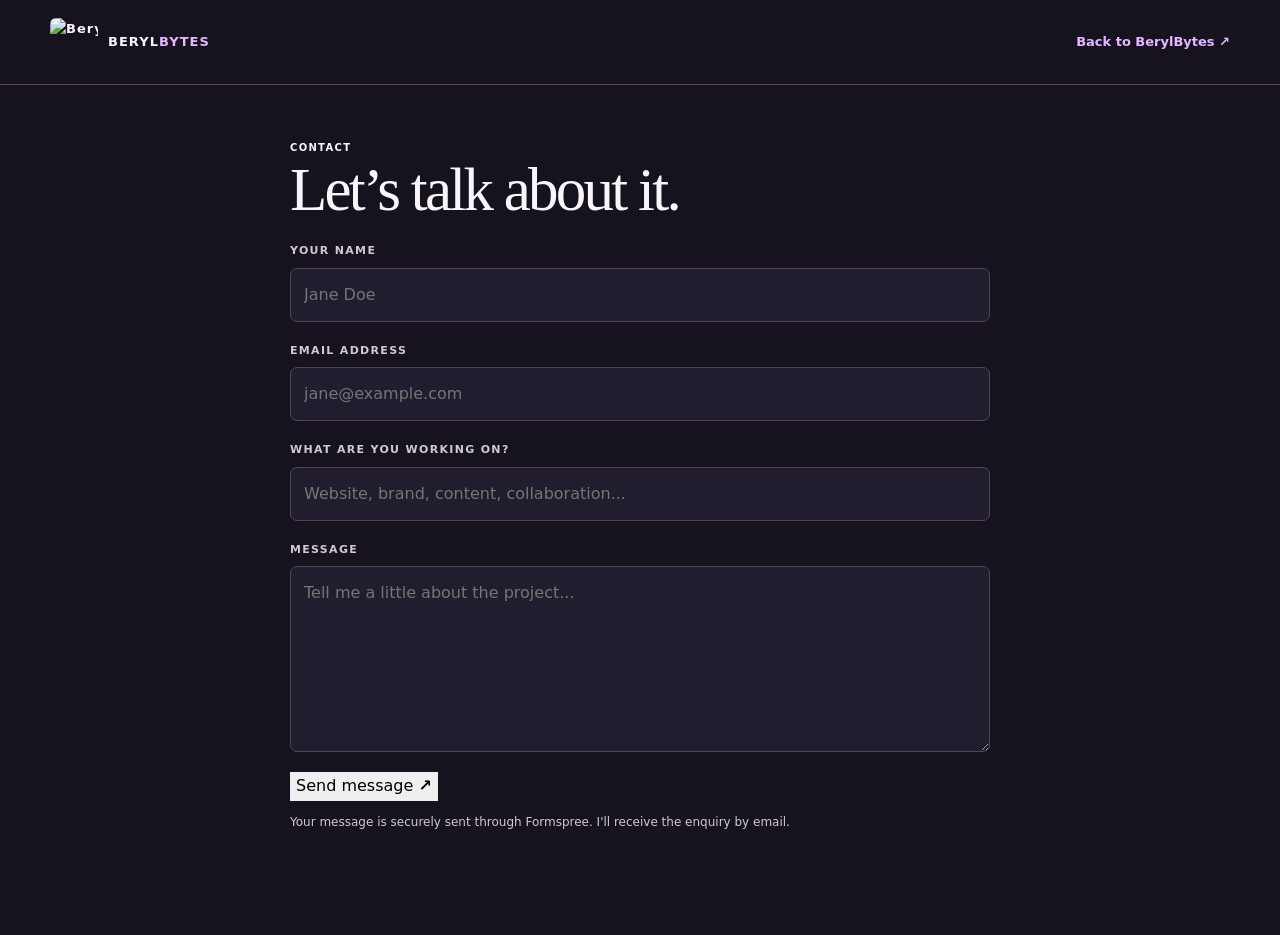
==== contact.html @ 8b9df48c "Prepare approved editorial redesign" ====
<!doctype html><html lang="en" data-theme="dark"><head><meta charset="utf-8"><meta name="viewport" content="width=device-width,initial-scale=1"><title>Contact | BerylBytes</title><link rel="stylesheet" href="editorial.css"><style>.form-wrap{max-width:700px;padding:55px 0 90px}.contact-form label{display:block;margin:20px 0}.contact-form label span{display:block;color:var(--muted);font-size:11px;font-weight:800;letter-spacing:.12em;margin-bottom:7px}.contact-form input:not([type=hidden]),.contact-form textarea{display:block;width:100%;padding:13px;border:1px solid var(--line);border-radius:7px;background:var(--surface);color:var(--ink);font:inherit}.contact-form button{border:0;cursor:pointer}.form-note{color:var(--muted);font-size:12px}</style></head><body><header class="header"><div class="wrap header-inner"><a class="brand" href="index.html"><img src="images/logo.png" alt="BerylBytes logo"><span>BERYL<em>BYTES</em></span></a><a class="link-arrow" style="margin-left:auto" href="index.html#contact">Back to BerylBytes ↗</a></div></header><main class="wrap form-wrap"><div class="eyebrow">CONTACT</div><h1 class="section-title">Let’s talk about it.</h1><form
          class="contact-form"
          action="https://formspree.io/f/xrpzyzkk"
          method="POST"
        >

          <input
            type="hidden"
            name="_subject"
            value="New BerylBytes portfolio enquiry"
          />


          <label>

            <span>YOUR NAME</span>

            <input
              type="text"
              name="name"
              placeholder="Jane Doe"
              required
            />

          </label>


          <label>

            <span>EMAIL ADDRESS</span>

            <input
              type="email"
              name="email"
              placeholder="jane@example.com"
              required
            />

          </label>


          <label>

            <span>WHAT ARE YOU WORKING ON?</span>

            <input
              type="text"
              name="project"
              placeholder="Website, brand, content, collaboration..."
              required
            />

          </label>


          <label>

            <span>MESSAGE</span>

            <textarea
              name="message"
              rows="6"
              placeholder="Tell me a little about the project..."
              required
            ></textarea>

          </label>


          <button
            type="submit"
            class="btn btn-primary submit-btn"
          >
            Send message
            <b>↗</b>
          </button>


          <p class="form-note">
            Your message is securely sent through Formspree.
            I'll receive the enquiry by email.
          </p>

        </form></main></body></html>
---- editorial.css ----
/* aura:start */
:root{--aura-page:#faefe8;--aura-card:#fff;--aura-ink:#0c1a22;--aura-muted:#394750;--aura-faint:#637078;--aura-line:#d9d4d1;--aura-accent:#7b4dfd;--aura-accent-text:#6a49d3;--aura-accent-soft:#dddbff;--aura-link:#5a41b1;--aura-success:#477900;--aura-error:#c20d3f;--bg:#16131f;--surface:#221d2e;--surface-alt:#292237;--ink:#f9f5f9;--muted:#d2c7d4;--line:#51435b;--mint:#e3b8ff;--purple:#ddb9ff;--peach:#ffb2a7;--gold:#f7d48b;--blue:#b4c5ff;--button-text:#24132d;--banner:#463352;--banner-text:#fff4ff}
html[data-theme="light"]{--bg:#fbf7f9;--surface:#fff;--surface-alt:#f1e8f2;--ink:#271d31;--muted:#625568;--line:#dbcedd;--mint:#6c3c91;--purple:#694496;--peach:#a14439;--gold:#78590e;--blue:#40578f;--button-text:#fff;--banner:#eee0f1;--banner-text:#52315e}/* aura:end */
*{box-sizing:border-box}html{scroll-behavior:auto}body{margin:0;color:var(--ink);background:var(--bg);font:16px/1.65 system-ui,-apple-system,BlinkMacSystemFont,'Segoe UI',sans-serif}a{color:inherit;text-decoration:none}button{font:inherit}a:focus-visible,button:focus-visible{outline:3px solid var(--purple);outline-offset:4px}.skip{position:absolute;left:-9999px;top:0;padding:10px;background:var(--surface);z-index:3}.skip:focus{left:10px}.preview{background:var(--banner);color:var(--banner-text);font-size:11px;text-align:center;padding:7px 14px}.wrap{width:min(1180px,calc(100% - 64px));margin:auto}.header{border-bottom:1px solid var(--line)}.header-inner{display:flex;align-items:center;min-height:84px;gap:30px}.brand{display:flex;align-items:center;gap:10px;font-size:13px;font-weight:800;letter-spacing:.08em;white-space:nowrap}.brand img{display:block;width:48px;height:48px;object-fit:cover;border-radius:6px}.brand em{color:var(--mint);font-style:normal}.nav{margin-left:auto;display:flex;gap:26px;align-items:center;font-size:12px;font-weight:700;color:var(--muted)}.nav a:hover,.footer a:hover{color:var(--mint)}.toggle{background:var(--surface);color:var(--ink);border:1px solid var(--line);border-radius:50px;padding:9px 14px;font-size:12px;font-weight:700;cursor:pointer;white-space:nowrap}.toggle .icon{color:var(--gold);margin-right:5px}
/* A wide editorial introduction, followed by a compact index */
.hero{padding:74px 0 0}.hero-top{display:flex;justify-content:space-between;gap:20px;align-items:center;border-bottom:1px solid var(--line);padding-bottom:18px}.micro,.section-no,.eyebrow{font-size:10px;font-weight:800;letter-spacing:.13em;text-transform:uppercase}.micro{color:var(--muted)}.hero-top .micro:last-child{color:var(--peach)}.hero-body{display:grid;grid-template-columns:minmax(0,1.6fr) minmax(230px,.55fr);gap:55px;align-items:end;padding:66px 0 60px}.hero h1,.section-title,.contact h2{font-family:Georgia,'Times New Roman',serif;font-weight:400;letter-spacing:-.045em}.hero h1{font-size:clamp(58px,7.7vw,100px);line-height:.99;margin:0;max-width:820px}.hero h1 span{color:var(--mint)}.hero-side{border-left:2px solid var(--peach);padding-left:22px}.hero-side p{font-size:15px;line-height:1.75;color:var(--muted);margin:0 0 25px}.link-arrow{display:inline-block;color:var(--mint);font-size:13px;font-weight:800}.hero-index{border:1px solid var(--line);background:var(--surface);display:grid;grid-template-columns:repeat(4,1fr);border-radius:10px;overflow:hidden}.index-item{padding:22px;border-right:1px solid var(--line);display:flex;align-items:center;justify-content:space-between;gap:8px;font-size:13px;font-weight:750}.index-item:last-child{border-right:0}.index-item small{font-size:10px;color:var(--muted)}.index-item:nth-child(1) strong{color:var(--purple)}.index-item:nth-child(2) strong{color:var(--peach)}.index-item:nth-child(3) strong{color:var(--gold)}.index-item:nth-child(4) strong{color:var(--blue)}
.section{padding:100px 0;border-bottom:1px solid var(--line)}.section-lead{display:grid;grid-template-columns:180px minmax(0,1fr);gap:30px}.section-no{color:var(--peach);padding-top:10px}.section-title{font-size:clamp(40px,5vw,61px);line-height:1.08;margin:0}.intro-copy{color:var(--muted);max-width:650px;font-size:15px;line-height:1.8}.intro-copy p{margin:0 0 17px}.intro-copy strong{color:var(--ink)}.about-body{display:grid;grid-template-columns:1fr 1fr;gap:45px;margin-top:34px}.about-cards{margin-top:35px;display:grid;grid-template-columns:repeat(4,1fr);border-top:1px solid var(--line)}.about-cards article{padding:23px 19px 0 0}.about-cards small{color:var(--purple);font-size:10px;font-weight:800}.about-cards h3{font-size:14px;margin:11px 0 8px;line-height:1.35}.about-cards p{color:var(--muted);font-size:12px;line-height:1.6;margin:0}
.work-head{display:flex;justify-content:space-between;align-items:end;gap:30px;margin-bottom:38px}.work-head .section-title{max-width:650px}.work-head .intro-copy{max-width:280px;margin:0}.project{display:grid;grid-template-columns:1.1fr .9fr;background:var(--surface);border:1px solid var(--line);border-radius:12px;overflow:hidden;margin-top:16px}.project.reverse{grid-template-columns:.9fr 1.1fr}.project.reverse .project-visual{order:2}.project-visual{min-height:310px;background:#f2dfed;overflow:hidden}.project-visual img{display:block;width:100%;height:100%;min-height:310px;object-fit:cover;object-position:top left}.pharmacy{display:flex;flex-direction:column;justify-content:space-between;padding:30px;color:#49304e;min-height:310px}.pharmacy strong{font:400 clamp(42px,4vw,64px)/.98 Georgia,'Times New Roman',serif;letter-spacing:-.05em}.pharmacy small{font-size:10px;font-weight:800;letter-spacing:.13em}.project-copy{padding:34px;display:flex;flex-direction:column;align-items:flex-start}.project-meta{display:flex;justify-content:space-between;width:100%;gap:10px;color:var(--muted);font-size:10px;letter-spacing:.1em;font-weight:800}.project-name{font-size:10px;letter-spacing:.12em;font-weight:800;color:var(--purple);margin-top:37px}.project-copy h3{font:400 clamp(27px,3vw,37px)/1.13 Georgia,'Times New Roman',serif;letter-spacing:-.035em;margin:10px 0}.project-copy p{color:var(--muted);font-size:13px;line-height:1.7;margin:0 0 16px}.project-tags{color:var(--muted);font-size:11px;margin:0 0 22px}.project-copy .link-arrow{margin-top:auto}
.capabilities-body{margin-top:38px;display:grid;grid-template-columns:1.1fr .9fr;gap:36px}.cap-list{border-top:1px solid var(--line)}.cap-row{display:grid;grid-template-columns:30px minmax(140px,1fr) 1.1fr;gap:15px;align-items:baseline;border-bottom:1px solid var(--line);padding:16px 0}.cap-row .num{font-size:10px;font-weight:800;color:var(--purple)}.cap-row strong{font-size:13px}.cap-row p{font-size:12px;color:var(--muted);margin:0}.credential{background:var(--surface-alt);border:1px solid var(--line);border-radius:12px;padding:28px;display:flex;flex-direction:column;align-items:flex-start}.credential img{width:104px;height:104px;object-fit:contain;border-radius:9px;margin-bottom:24px}.credential .eyebrow{color:var(--peach)}.credential h3{font:400 28px/1.15 Georgia,'Times New Roman',serif;letter-spacing:-.03em;margin:12px 0}.credential p{font-size:13px;color:var(--muted);margin:0;max-width:340px}.credential .badge-caption{font-size:11px;margin-top:15px}
.contact{padding:100px 0}.contact-panel{display:grid;grid-template-columns:1.15fr .85fr;gap:50px;align-items:stretch;background:var(--surface-alt);border:1px solid var(--line);border-radius:12px;padding:clamp(26px,5vw,54px)}.contact .eyebrow{color:var(--peach)}.contact h2{font-size:clamp(45px,5.5vw,68px);line-height:1.03;margin:17px 0}.contact-intro p{color:var(--muted);font-size:15px;max-width:470px;margin:0;line-height:1.8}.contact-note{border-top:1px solid var(--line);margin-top:35px;padding-top:15px;color:var(--muted);font-size:10px;font-weight:800;letter-spacing:.12em}.contact-details{background:var(--surface);border:1px solid var(--line);border-radius:10px;padding:24px}.detail{border-bottom:1px solid var(--line);padding:13px 0}.detail:first-child{padding-top:0}.detail-label{display:block;color:var(--muted);font-size:10px;font-weight:800;letter-spacing:.12em;margin-bottom:4px}.detail-value{font-size:14px;font-weight:650;overflow-wrap:anywhere}.email-link:hover,.github-link:hover{color:var(--mint)}.email-button{display:flex;justify-content:space-between;align-items:center;background:var(--mint);color:var(--button-text);border-radius:7px;padding:13px 15px;font-size:13px;font-weight:800;margin-top:22px}.github-link{display:block;color:var(--muted);font-size:12px;font-weight:700;text-align:center;margin-top:14px}.footer{border-top:1px solid var(--line);padding:25px 0;color:var(--muted);font-size:12px}.footer-inner{display:flex;justify-content:space-between;gap:20px}.footer-links{display:flex;gap:22px}
@media(max-width:760px){.wrap{width:calc(100% - 40px)}.header-inner{min-height:70px;flex-wrap:wrap;gap:12px;padding:12px 0}.brand img{width:42px;height:42px}.toggle{margin-left:auto}.nav{order:3;margin:0;width:100%;justify-content:space-between;gap:8px}.hero{padding-top:48px}.hero-body{grid-template-columns:1fr;gap:28px;padding:45px 0}.hero h1{font-size:clamp(50px,11vw,74px)}.hero-side{max-width:500px}.hero-index{grid-template-columns:1fr 1fr}.index-item:nth-child(2){border-right:0}.index-item:nth-child(-n+2){border-bottom:1px solid var(--line)}.index-item{padding:17px}.section{padding:68px 0}.section-lead{grid-template-columns:1fr;gap:14px}.about-body{grid-template-columns:1fr;gap:10px;margin-top:25px}.about-cards{grid-template-columns:1fr 1fr;gap:0 18px}.about-cards article{padding:19px 0 0}.work-head{display:block}.work-head .intro-copy{margin-top:14px}.project,.project.reverse{grid-template-columns:1fr}.project.reverse .project-visual{order:0}.project-visual,.project-visual img,.pharmacy{min-height:220px;height:220px}.project-copy{padding:24px;min-height:265px}.project-name{margin-top:25px}.capabilities-body{grid-template-columns:1fr;gap:22px;margin-top:25px}.cap-row{grid-template-columns:25px minmax(115px,1fr) 1.05fr;gap:10px}.contact{padding:65px 0}.contact-panel{grid-template-columns:1fr;gap:25px}.footer-inner{flex-direction:column}}
@media(max-width:350px){.hero h1{font-size:46px}.cap-row{grid-template-columns:24px 1fr}.cap-row p{grid-column:2}.about-cards{grid-template-columns:1fr}}
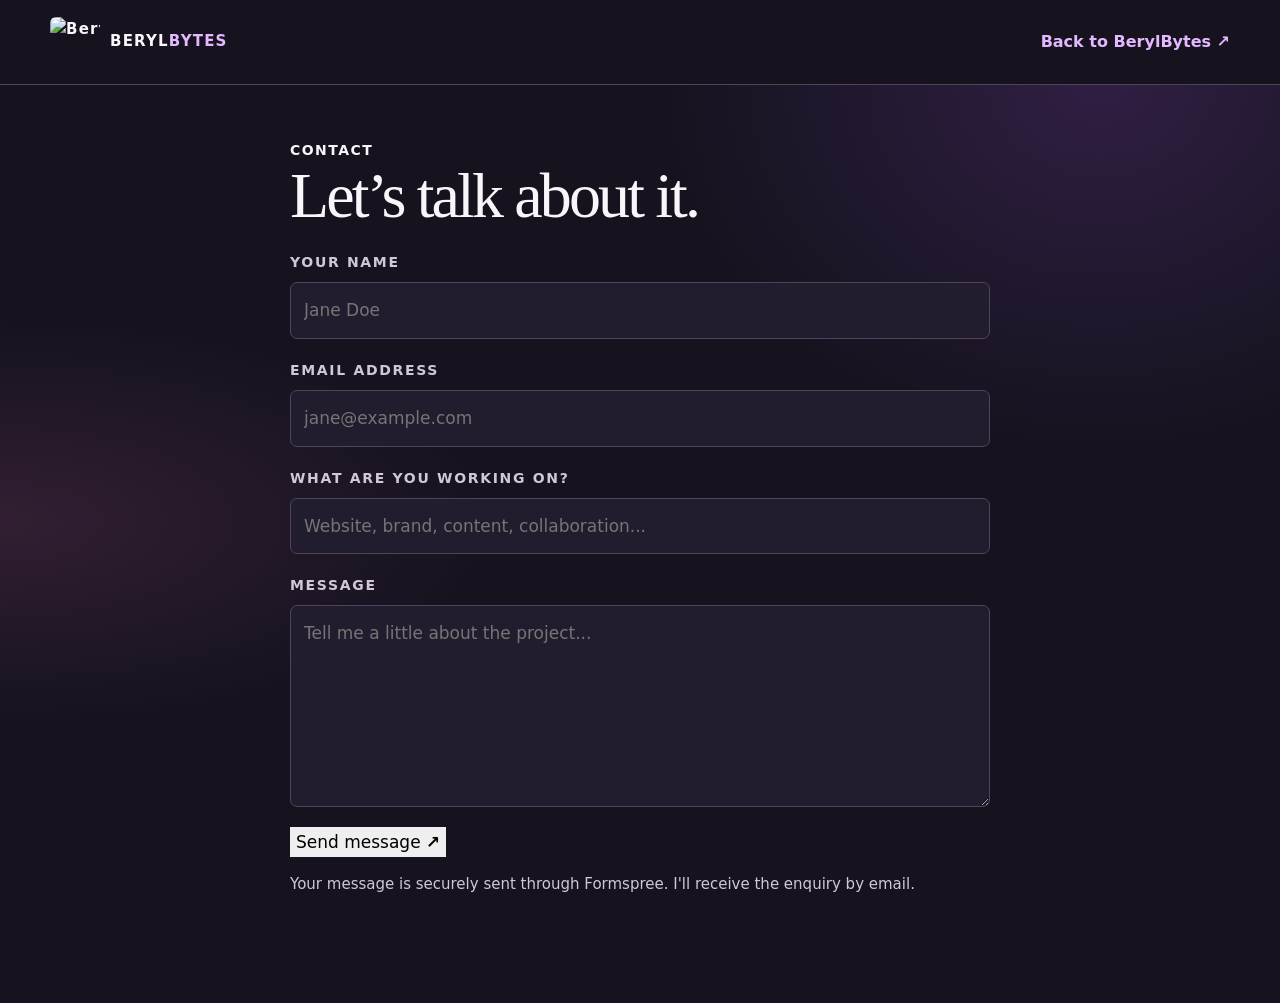
==== commit d54a77a8: "Improve readability and gradient design: contact.html" ====
--- a/contact.html
+++ b/contact.html
@@ -1,4 +1,4 @@
-<!doctype html><html lang="en" data-theme="dark"><head><meta charset="utf-8"><meta name="viewport" content="width=device-width,initial-scale=1"><title>Contact | BerylBytes</title><link rel="stylesheet" href="editorial.css"><style>.form-wrap{max-width:700px;padding:55px 0 90px}.contact-form label{display:block;margin:20px 0}.contact-form label span{display:block;color:var(--muted);font-size:11px;font-weight:800;letter-spacing:.12em;margin-bottom:7px}.contact-form input:not([type=hidden]),.contact-form textarea{display:block;width:100%;padding:13px;border:1px solid var(--line);border-radius:7px;background:var(--surface);color:var(--ink);font:inherit}.contact-form button{border:0;cursor:pointer}.form-note{color:var(--muted);font-size:12px}</style></head><body><header class="header"><div class="wrap header-inner"><a class="brand" href="index.html"><img src="images/logo.png" alt="BerylBytes logo"><span>BERYL<em>BYTES</em></span></a><a class="link-arrow" style="margin-left:auto" href="index.html#contact">Back to BerylBytes ↗</a></div></header><main class="wrap form-wrap"><div class="eyebrow">CONTACT</div><h1 class="section-title">Let’s talk about it.</h1><form
+<!doctype html><html lang="en" data-theme="dark"><head><meta charset="utf-8"><meta name="viewport" content="width=device-width,initial-scale=1"><title>Contact | BerylBytes</title><link rel="stylesheet" href="editorial.css"><link rel="stylesheet" href="visual-refresh.css"><style>.form-wrap{max-width:700px;padding:55px 0 90px}.contact-form label{display:block;margin:20px 0}.contact-form label span{display:block;color:var(--muted);font-size:11px;font-weight:800;letter-spacing:.12em;margin-bottom:7px}.contact-form input:not([type=hidden]),.contact-form textarea{display:block;width:100%;padding:13px;border:1px solid var(--line);border-radius:7px;background:var(--surface);color:var(--ink);font:inherit}.contact-form button{border:0;cursor:pointer}.form-note{color:var(--muted);font-size:12px}</style></head><body><header class="header"><div class="wrap header-inner"><a class="brand" href="index.html"><img src="images/logo.png" alt="BerylBytes logo"><span>BERYL<em>BYTES</em></span></a><a class="link-arrow" style="margin-left:auto" href="index.html#contact">Back to BerylBytes ↗</a></div></header><main class="wrap form-wrap"><div class="eyebrow">CONTACT</div><h1 class="section-title">Let’s talk about it.</h1><form
           class="contact-form"
           action="https://formspree.io/f/xrpzyzkk"
           method="POST"
--- a/visual-refresh.css
+++ b/visual-refresh.css
@@ -0,0 +1,18 @@
+/* BerylBytes: a readable, static purple-to-pink editorial refresh. */
+:root{--glow-a:rgba(139,72,197,.22);--glow-b:rgba(218,99,166,.14);--grid:rgba(221,185,255,.045);--card-glow:rgba(177,103,210,.09);--shadow:0 20px 60px rgba(0,0,0,.17)}
+html[data-theme="light"]{--glow-a:rgba(168,102,206,.14);--glow-b:rgba(247,151,169,.13);--grid:rgba(103,57,130,.055);--card-glow:rgba(176,119,207,.09);--shadow:0 18px 55px rgba(84,49,91,.09)}
+body{font-size:17px;line-height:1.7;background:radial-gradient(ellipse at 86% 8%,var(--glow-a),transparent 28%),radial-gradient(ellipse at 0% 52%,var(--glow-b),transparent 27%),var(--bg)}
+.header{background:var(--bg);border-bottom:1px solid var(--line)}
+.brand{font-size:15px}.brand img{width:50px;height:50px}.nav{font-size:15px}.nav a{padding:9px 0}.toggle{font-size:15px;padding:10px 15px}
+.hero{position:relative;padding-top:56px}.hero:before{content:"";position:absolute;z-index:-1;inset:0 -20vw 0;background-image:linear-gradient(var(--grid) 1px,transparent 1px),linear-gradient(90deg,var(--grid) 1px,transparent 1px);background-size:54px 54px;mask-image:linear-gradient(to bottom,#000,transparent 95%);pointer-events:none}
+.hero-top{font-size:14px}.micro,.section-no,.eyebrow{font-size:14px;letter-spacing:.105em;line-height:1.5}.hero-top .micro:first-child:before{content:'●';color:var(--purple);margin-right:10px}.hero-body{gap:42px;padding:65px 0 64px}.hero h1{font-size:clamp(64px,7.7vw,104px);line-height:1.03}.hero h1 span{color:var(--mint);background:linear-gradient(100deg,#e4b5ff,#ff9dbb);background-clip:text;-webkit-background-clip:text;-webkit-text-fill-color:transparent}html[data-theme="light"] .hero h1 span{background-image:linear-gradient(100deg,#7137a5,#ac3568)}
+.hero-side{border-left:2px solid var(--purple);padding-left:26px}.hero-side p{font-size:18px;line-height:1.75;color:var(--muted)}.link-arrow{font-size:16px;line-height:1.5}.hero-side .link-arrow{padding:11px 16px;border:1px solid var(--line);border-radius:8px;margin-top:10px;background:var(--surface);color:var(--ink)}.hero-side .link-arrow:first-of-type{background:linear-gradient(110deg,#dfb0ff,#f2afd2);color:#28172f;border-color:transparent}.hero-side br{display:none}.hero-side .link-arrow+.link-arrow{margin-left:7px}
+.hero-index{background:linear-gradient(115deg,var(--card-glow),transparent),var(--surface);box-shadow:var(--shadow);border-radius:14px}.index-item{font-size:16px;min-height:78px}.index-item small{font-size:14px}
+.section{padding:105px 0}.section-lead{grid-template-columns:155px minmax(0,1fr);gap:40px}.section-title{font-size:clamp(42px,5vw,64px);line-height:1.1}.intro-copy{font-size:18px;line-height:1.8;max-width:none}.intro-copy p{margin-bottom:20px}
+/* About is a clear reading column followed by four distinct cards. */
+.about-body{display:block;max-width:800px;margin-top:35px}.about-body .intro-copy{font-size:18px}.about-body .intro-copy:first-child p:first-child{font-size:21px;line-height:1.65;color:var(--ink)}.about-cards{grid-template-columns:repeat(2,minmax(0,1fr));gap:14px;border:0;margin-top:35px}.about-cards article{position:relative;padding:24px;border:1px solid var(--line);border-radius:14px;background:linear-gradient(145deg,var(--card-glow),transparent 65%),var(--surface);min-width:0}.about-cards article:before{content:"";display:block;width:36px;height:3px;margin-bottom:20px;border-radius:4px;background:linear-gradient(90deg,#d6a2ff,#ff9fbf)}.about-cards small{font-size:14px}.about-cards h3{font-size:19px;margin:10px 0 8px}.about-cards p{font-size:16px;line-height:1.65}
+.work-head .intro-copy{max-width:340px}.project{border-radius:16px;box-shadow:var(--shadow)}.project-copy{padding:40px}.project-meta,.project-name{font-size:14px;letter-spacing:.08em}.project-copy h3{font-size:clamp(30px,3.4vw,42px)}.project-copy p{font-size:17px;line-height:1.7}.project-tags{font-size:15px}.project-copy .link-arrow{padding-top:10px}.pharmacy{background:radial-gradient(circle at 85% 12%,rgba(255,224,209,.85),transparent 33%),linear-gradient(130deg,#eacaf1,#f5b9c6 60%,#f7ddbe);color:#462b4f}.pharmacy small{font-size:14px;line-height:1.5}.pharmacy strong{font-size:clamp(42px,5vw,70px)}
+.capabilities-body{gap:28px}.cap-row{grid-template-columns:30px minmax(140px,1fr) 1.1fr;padding:20px 0;gap:14px}.cap-row .num{font-size:14px}.cap-row strong{font-size:17px}.cap-row p{font-size:16px;line-height:1.6}.credential{padding:30px;background:linear-gradient(145deg,var(--card-glow),transparent 65%),var(--surface-alt);box-shadow:var(--shadow)}.credential img{width:120px;height:120px}.credential h3{font-size:32px}.credential p{font-size:16px}.credential .badge-caption{font-size:15px}
+.contact-panel{background:radial-gradient(circle at 100% 0%,var(--glow-b),transparent 45%),linear-gradient(130deg,var(--card-glow),transparent),var(--surface-alt);box-shadow:var(--shadow);border-radius:16px}.contact-intro p{font-size:18px}.contact-note{font-size:14px}.contact-details{padding:26px}.detail{padding:15px 0}.detail-label{font-size:14px}.detail-value{font-size:17px}.email-button{font-size:16px;min-height:52px;background:linear-gradient(110deg,#dfb0ff,#f2afd2);color:#28172f}.github-link{font-size:16px;padding:5px}.footer{font-size:15px}.form-note{font-size:15px!important}.contact-form label span{font-size:14px!important}
+@media(max-width:760px){.wrap{width:calc(100% - 40px)}.header-inner{gap:10px 14px}.brand{font-size:14px}.brand img{width:42px;height:42px}.toggle{font-size:14px}.nav{font-size:14px;gap:10px}.nav a{padding:7px 0}.hero{padding-top:42px}.hero-top{gap:10px}.micro,.section-no,.eyebrow{font-size:13px}.hero-body{padding:42px 0 48px;gap:30px}.hero h1{font-size:clamp(48px,11.5vw,75px);line-height:1.02;overflow-wrap:normal}.hero-side{border-left:0;padding-left:0}.hero-side p{font-size:17px}.hero-index{grid-template-columns:1fr 1fr}.index-item{font-size:15px;min-height:70px}.index-item small{font-size:13px}.section{padding:72px 0}.section-lead{grid-template-columns:1fr;gap:18px}.section-title{font-size:clamp(39px,10vw,54px)}.about-body{margin-top:24px}.intro-copy,.about-body .intro-copy{font-size:17px}.about-body .intro-copy:first-child p:first-child{font-size:19px}.about-cards{grid-template-columns:1fr 1fr;gap:12px}.about-cards article{padding:19px}.about-cards h3{font-size:18px}.about-cards p{font-size:16px}.project-copy{padding:26px}.project-copy p{font-size:16px}.cap-row{grid-template-columns:28px minmax(0,1fr);gap:7px 12px}.cap-row p{grid-column:2}.contact{padding:70px 0}.contact-panel{gap:26px}.contact-intro p{font-size:17px}}
+@media(max-width:390px){.hero-top{flex-wrap:wrap}.hero h1{font-size:clamp(43px,12vw,50px)}.about-cards{grid-template-columns:1fr}.footer-links{flex-wrap:wrap}.hero-side .link-arrow+.link-arrow{margin-left:0}.hero-side .link-arrow{margin-right:6px}.index-item small{white-space:nowrap}}
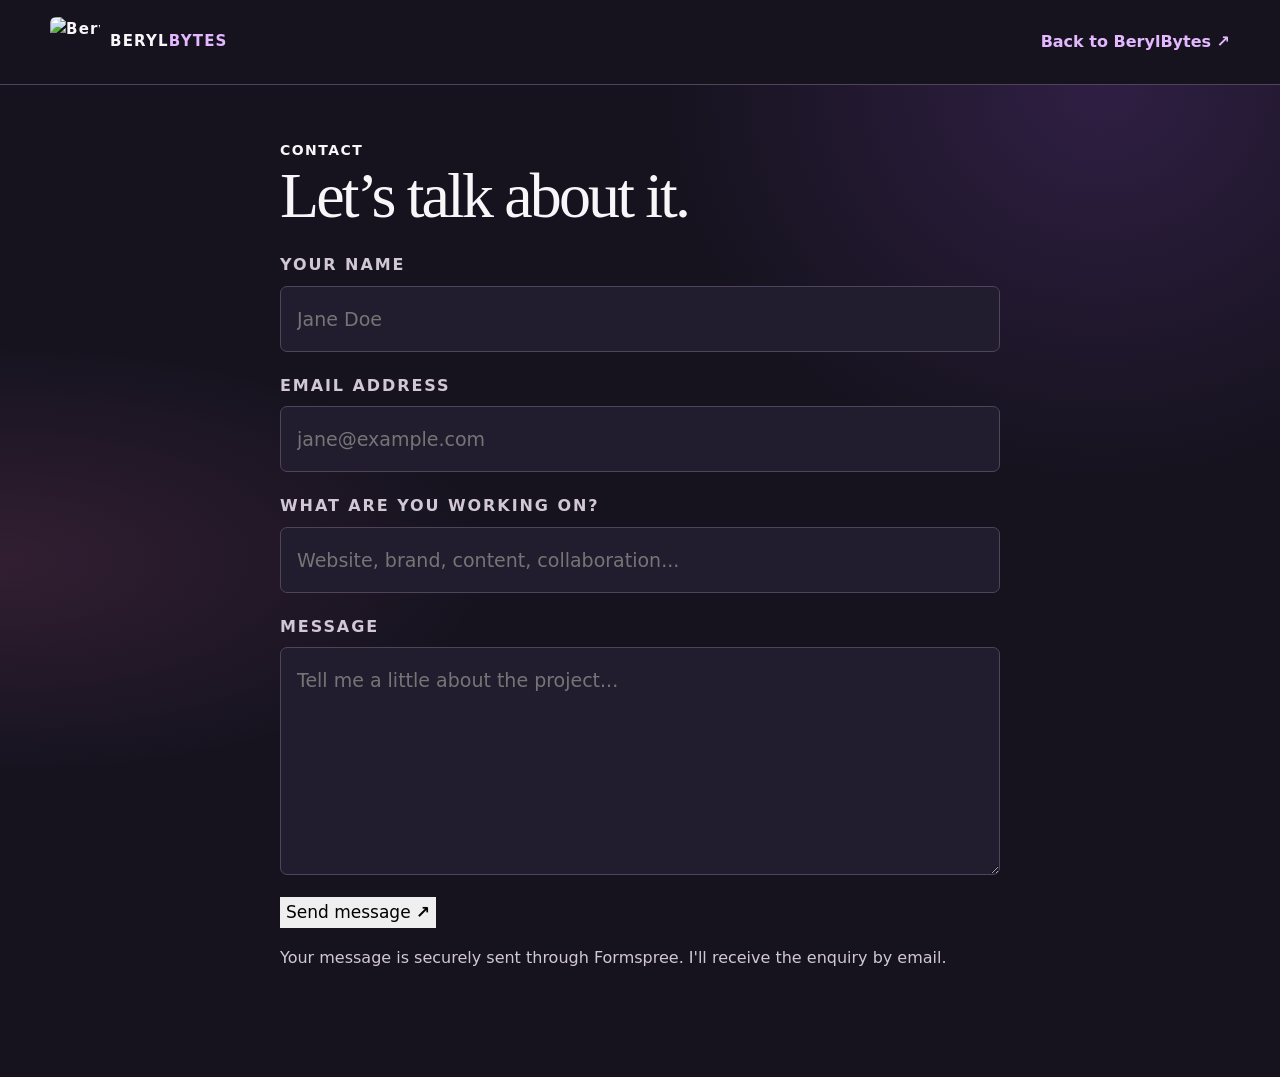
==== commit bfa3bd23: "Improve readability on phones: contact.html" ====
--- a/contact.html
+++ b/contact.html
@@ -1,4 +1,4 @@
-<!doctype html><html lang="en" data-theme="dark"><head><meta charset="utf-8"><meta name="viewport" content="width=device-width,initial-scale=1"><title>Contact | BerylBytes</title><link rel="stylesheet" href="editorial.css"><link rel="stylesheet" href="visual-refresh.css"><style>.form-wrap{max-width:700px;padding:55px 0 90px}.contact-form label{display:block;margin:20px 0}.contact-form label span{display:block;color:var(--muted);font-size:11px;font-weight:800;letter-spacing:.12em;margin-bottom:7px}.contact-form input:not([type=hidden]),.contact-form textarea{display:block;width:100%;padding:13px;border:1px solid var(--line);border-radius:7px;background:var(--surface);color:var(--ink);font:inherit}.contact-form button{border:0;cursor:pointer}.form-note{color:var(--muted);font-size:12px}</style></head><body><header class="header"><div class="wrap header-inner"><a class="brand" href="index.html"><img src="images/logo.png" alt="BerylBytes logo"><span>BERYL<em>BYTES</em></span></a><a class="link-arrow" style="margin-left:auto" href="index.html#contact">Back to BerylBytes ↗</a></div></header><main class="wrap form-wrap"><div class="eyebrow">CONTACT</div><h1 class="section-title">Let’s talk about it.</h1><form
+<!doctype html><html lang="en" data-theme="dark"><head><meta charset="utf-8"><meta name="viewport" content="width=device-width,initial-scale=1"><title>Contact | BerylBytes</title><link rel="stylesheet" href="editorial.css"><link rel="stylesheet" href="visual-refresh.css"><style>.form-wrap{max-width:700px;padding:55px 0 90px}.contact-form label{display:block;margin:20px 0}.contact-form label span{display:block;color:var(--muted);font-size:11px;font-weight:800;letter-spacing:.12em;margin-bottom:7px}.contact-form input:not([type=hidden]),.contact-form textarea{display:block;width:100%;padding:13px;border:1px solid var(--line);border-radius:7px;background:var(--surface);color:var(--ink);font:inherit}.contact-form button{border:0;cursor:pointer}.form-note{color:var(--muted);font-size:12px}.form-wrap{max-width:720px}.contact-form label span{font-size:16px!important}.contact-form input:not([type=hidden]),.contact-form textarea{font-size:19px;padding:16px}.contact-form button{font-size:17px}.form-note{font-size:16px!important}body{font-size:19px}</style></head><body><header class="header"><div class="wrap header-inner"><a class="brand" href="index.html"><img src="images/logo.png" alt="BerylBytes logo"><span>BERYL<em>BYTES</em></span></a><a class="link-arrow" style="margin-left:auto" href="index.html#contact">Back to BerylBytes ↗</a></div></header><main class="wrap form-wrap"><div class="eyebrow">CONTACT</div><h1 class="section-title">Let’s talk about it.</h1><form
           class="contact-form"
           action="https://formspree.io/f/xrpzyzkk"
           method="POST"
--- a/visual-refresh.css
+++ b/visual-refresh.css
@@ -4,7 +4,7 @@
 body{font-size:17px;line-height:1.7;background:radial-gradient(ellipse at 86% 8%,var(--glow-a),transparent 28%),radial-gradient(ellipse at 0% 52%,var(--glow-b),transparent 27%),var(--bg)}
 .header{background:var(--bg);border-bottom:1px solid var(--line)}
 .brand{font-size:15px}.brand img{width:50px;height:50px}.nav{font-size:15px}.nav a{padding:9px 0}.toggle{font-size:15px;padding:10px 15px}
-.hero{position:relative;padding-top:56px}.hero:before{content:"";position:absolute;z-index:-1;inset:0 -20vw 0;background-image:linear-gradient(var(--grid) 1px,transparent 1px),linear-gradient(90deg,var(--grid) 1px,transparent 1px);background-size:54px 54px;mask-image:linear-gradient(to bottom,#000,transparent 95%);pointer-events:none}
+.hero{position:relative;padding-top:56px}.hero:before{content:"";position:absolute;z-index:-1;inset:0;background-image:linear-gradient(var(--grid) 1px,transparent 1px),linear-gradient(90deg,var(--grid) 1px,transparent 1px);background-size:54px 54px;mask-image:linear-gradient(to bottom,#000,transparent 95%);pointer-events:none}
 .hero-top{font-size:14px}.micro,.section-no,.eyebrow{font-size:14px;letter-spacing:.105em;line-height:1.5}.hero-top .micro:first-child:before{content:'●';color:var(--purple);margin-right:10px}.hero-body{gap:42px;padding:65px 0 64px}.hero h1{font-size:clamp(64px,7.7vw,104px);line-height:1.03}.hero h1 span{color:var(--mint);background:linear-gradient(100deg,#e4b5ff,#ff9dbb);background-clip:text;-webkit-background-clip:text;-webkit-text-fill-color:transparent}html[data-theme="light"] .hero h1 span{background-image:linear-gradient(100deg,#7137a5,#ac3568)}
 .hero-side{border-left:2px solid var(--purple);padding-left:26px}.hero-side p{font-size:18px;line-height:1.75;color:var(--muted)}.link-arrow{font-size:16px;line-height:1.5}.hero-side .link-arrow{padding:11px 16px;border:1px solid var(--line);border-radius:8px;margin-top:10px;background:var(--surface);color:var(--ink)}.hero-side .link-arrow:first-of-type{background:linear-gradient(110deg,#dfb0ff,#f2afd2);color:#28172f;border-color:transparent}.hero-side br{display:none}.hero-side .link-arrow+.link-arrow{margin-left:7px}
 .hero-index{background:linear-gradient(115deg,var(--card-glow),transparent),var(--surface);box-shadow:var(--shadow);border-radius:14px}.index-item{font-size:16px;min-height:78px}.index-item small{font-size:14px}
@@ -14,5 +14,6 @@
 .work-head .intro-copy{max-width:340px}.project{border-radius:16px;box-shadow:var(--shadow)}.project-copy{padding:40px}.project-meta,.project-name{font-size:14px;letter-spacing:.08em}.project-copy h3{font-size:clamp(30px,3.4vw,42px)}.project-copy p{font-size:17px;line-height:1.7}.project-tags{font-size:15px}.project-copy .link-arrow{padding-top:10px}.pharmacy{background:radial-gradient(circle at 85% 12%,rgba(255,224,209,.85),transparent 33%),linear-gradient(130deg,#eacaf1,#f5b9c6 60%,#f7ddbe);color:#462b4f}.pharmacy small{font-size:14px;line-height:1.5}.pharmacy strong{font-size:clamp(42px,5vw,70px)}
 .capabilities-body{gap:28px}.cap-row{grid-template-columns:30px minmax(140px,1fr) 1.1fr;padding:20px 0;gap:14px}.cap-row .num{font-size:14px}.cap-row strong{font-size:17px}.cap-row p{font-size:16px;line-height:1.6}.credential{padding:30px;background:linear-gradient(145deg,var(--card-glow),transparent 65%),var(--surface-alt);box-shadow:var(--shadow)}.credential img{width:120px;height:120px}.credential h3{font-size:32px}.credential p{font-size:16px}.credential .badge-caption{font-size:15px}
 .contact-panel{background:radial-gradient(circle at 100% 0%,var(--glow-b),transparent 45%),linear-gradient(130deg,var(--card-glow),transparent),var(--surface-alt);box-shadow:var(--shadow);border-radius:16px}.contact-intro p{font-size:18px}.contact-note{font-size:14px}.contact-details{padding:26px}.detail{padding:15px 0}.detail-label{font-size:14px}.detail-value{font-size:17px}.email-button{font-size:16px;min-height:52px;background:linear-gradient(110deg,#dfb0ff,#f2afd2);color:#28172f}.github-link{font-size:16px;padding:5px}.footer{font-size:15px}.form-note{font-size:15px!important}.contact-form label span{font-size:14px!important}
+@media(max-width:1000px){.capabilities-body{grid-template-columns:1fr}.credential{min-width:0}}
 @media(max-width:760px){.wrap{width:calc(100% - 40px)}.header-inner{gap:10px 14px}.brand{font-size:14px}.brand img{width:42px;height:42px}.toggle{font-size:14px}.nav{font-size:14px;gap:10px}.nav a{padding:7px 0}.hero{padding-top:42px}.hero-top{gap:10px}.micro,.section-no,.eyebrow{font-size:13px}.hero-body{padding:42px 0 48px;gap:30px}.hero h1{font-size:clamp(48px,11.5vw,75px);line-height:1.02;overflow-wrap:normal}.hero-side{border-left:0;padding-left:0}.hero-side p{font-size:17px}.hero-index{grid-template-columns:1fr 1fr}.index-item{font-size:15px;min-height:70px}.index-item small{font-size:13px}.section{padding:72px 0}.section-lead{grid-template-columns:1fr;gap:18px}.section-title{font-size:clamp(39px,10vw,54px)}.about-body{margin-top:24px}.intro-copy,.about-body .intro-copy{font-size:17px}.about-body .intro-copy:first-child p:first-child{font-size:19px}.about-cards{grid-template-columns:1fr 1fr;gap:12px}.about-cards article{padding:19px}.about-cards h3{font-size:18px}.about-cards p{font-size:16px}.project-copy{padding:26px}.project-copy p{font-size:16px}.cap-row{grid-template-columns:28px minmax(0,1fr);gap:7px 12px}.cap-row p{grid-column:2}.contact{padding:70px 0}.contact-panel{gap:26px}.contact-intro p{font-size:17px}}
 @media(max-width:390px){.hero-top{flex-wrap:wrap}.hero h1{font-size:clamp(43px,12vw,50px)}.about-cards{grid-template-columns:1fr}.footer-links{flex-wrap:wrap}.hero-side .link-arrow+.link-arrow{margin-left:0}.hero-side .link-arrow{margin-right:6px}.index-item small{white-space:nowrap}}
